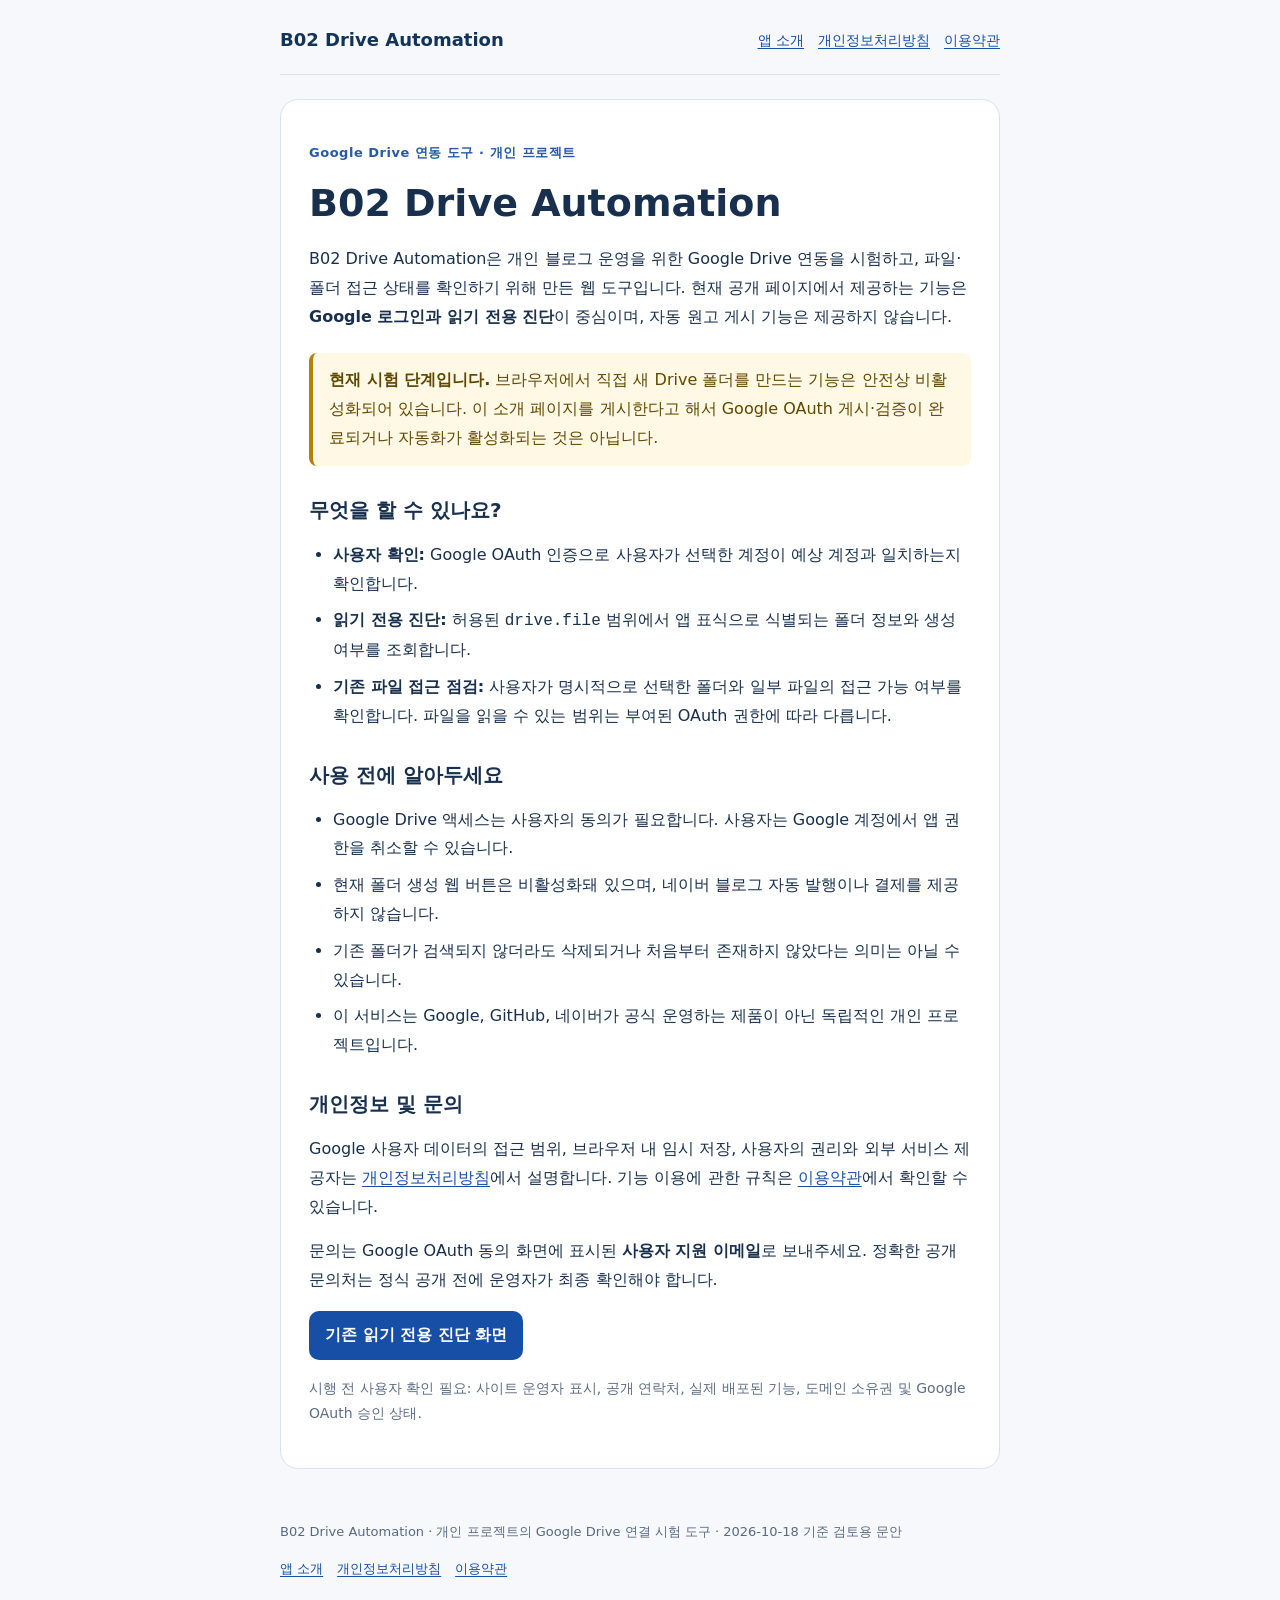
==== app-home.html @ e6acda61 "docs: draft B02 OAuth app-home.html information page" ====
<!doctype html>
<html lang="ko">
<head>
<meta charset="utf-8">
<meta name="viewport" content="width=device-width,initial-scale=1">
<meta name="referrer" content="strict-origin-when-cross-origin">
<meta name="description" content="앱 소개 — B02 Drive Automation의 사용 목적과 데이터 처리 안내">
<title>앱 소개 | B02 Drive Automation</title>
<style>:root{color-scheme:light}*{box-sizing:border-box}body{margin:0;background:#f6f8fc;color:#18304d;font:16px/1.8 system-ui,-apple-system,"Noto Sans KR",sans-serif}a{color:#174ea6;text-underline-offset:3px}a:focus-visible{outline:3px solid #174ea6;outline-offset:3px}.wrap{max-width:760px;margin:auto;padding:24px 20px 60px}.top{display:flex;flex-wrap:wrap;align-items:center;justify-content:space-between;gap:12px;padding-bottom:18px;border-bottom:1px solid #dce2eb}.brand{font-size:18px;font-weight:800;text-decoration:none;color:#12345a}.nav{display:flex;gap:14px;flex-wrap:wrap;font-size:14px}.panel{background:#fff;border:1px solid #dce2eb;border-radius:18px;padding:28px;margin-top:24px}h1{font-size:clamp(27px,6vw,38px);line-height:1.35;margin:12px 0 16px}h2{font-size:20px;margin:30px 0 12px;line-height:1.45}h3{font-size:17px;margin:18px 0 9px}p,li{overflow-wrap:anywhere}ul,ol{padding-left:24px}li{margin:8px 0}.kicker{font-size:13px;font-weight:800;letter-spacing:.04em;color:#2759a6}.notice{background:#fff8e5;border-left:4px solid #b68009;border-radius:8px;padding:13px 16px;color:#604700;margin:22px 0}a.link{display:inline-block;border-radius:10px;padding:10px 16px;color:#fff;background:#174ea6;text-decoration:none;font-weight:700}.muted{color:#5d6d83;font-size:14px}footer{margin-top:22px;padding:16px 0;font-size:13px;color:#586a82}footer a{margin-right:14px}@media(max-width:540px){.wrap{padding:14px 13px 42px}.panel{padding:19px 17px;border-radius:13px}.nav{gap:10px}h2{font-size:19px}}</style>
</head>
<body>
<div class="wrap">
<header class="top"><a class="brand" href="app-home.html">B02 Drive Automation</a><nav class="nav" aria-label="사이트 안내"><a href="app-home.html" aria-current="page">앱 소개</a><a href="privacy.html">개인정보처리방침</a><a href="terms.html">이용약관</a></nav></header>
<main class="panel">
<p class="kicker">Google Drive 연동 도구 · 개인 프로젝트</p>
<h1>B02 Drive Automation</h1>
<p>B02 Drive Automation은 개인 블로그 운영을 위한 Google Drive 연동을 시험하고, 파일·폴더 접근 상태를 확인하기 위해 만든 웹 도구입니다. 현재 공개 페이지에서 제공하는 기능은 <strong>Google 로그인과 읽기 전용 진단</strong>이 중심이며, 자동 원고 게시 기능은 제공하지 않습니다.</p>
<div class="notice"><strong>현재 시험 단계입니다.</strong> 브라우저에서 직접 새 Drive 폴더를 만드는 기능은 안전상 비활성화되어 있습니다. 이 소개 페이지를 게시한다고 해서 Google OAuth 게시·검증이 완료되거나 자동화가 활성화되는 것은 아닙니다.</div>
<h2>무엇을 할 수 있나요?</h2>
<ul>
<li><strong>사용자 확인:</strong> Google OAuth 인증으로 사용자가 선택한 계정이 예상 계정과 일치하는지 확인합니다.</li>
<li><strong>읽기 전용 진단:</strong> 허용된 <code>drive.file</code> 범위에서 앱 표식으로 식별되는 폴더 정보와 생성 여부를 조회합니다.</li>
<li><strong>기존 파일 접근 점검:</strong> 사용자가 명시적으로 선택한 폴더와 일부 파일의 접근 가능 여부를 확인합니다. 파일을 읽을 수 있는 범위는 부여된 OAuth 권한에 따라 다릅니다.</li>
</ul>
<h2>사용 전에 알아두세요</h2>
<ul>
<li>Google Drive 액세스는 사용자의 동의가 필요합니다. 사용자는 Google 계정에서 앱 권한을 취소할 수 있습니다.</li>
<li>현재 폴더 생성 웹 버튼은 비활성화돼 있으며, 네이버 블로그 자동 발행이나 결제를 제공하지 않습니다.</li>
<li>기존 폴더가 검색되지 않더라도 삭제되거나 처음부터 존재하지 않았다는 의미는 아닐 수 있습니다.</li>
<li>이 서비스는 Google, GitHub, 네이버가 공식 운영하는 제품이 아닌 독립적인 개인 프로젝트입니다.</li>
</ul>
<h2>개인정보 및 문의</h2>
<p>Google 사용자 데이터의 접근 범위, 브라우저 내 임시 저장, 사용자의 권리와 외부 서비스 제공자는 <a href="privacy.html">개인정보처리방침</a>에서 설명합니다. 기능 이용에 관한 규칙은 <a href="terms.html">이용약관</a>에서 확인할 수 있습니다.</p>
<p>문의는 Google OAuth 동의 화면에 표시된 <strong>사용자 지원 이메일</strong>로 보내주세요. 정확한 공개 문의처는 정식 공개 전에 운영자가 최종 확인해야 합니다.</p>
<p><a class="link" href="b02-folder-diagnostic.html">기존 읽기 전용 진단 화면</a></p>
<p class="muted">시행 전 사용자 확인 필요: 사이트 운영자 표시, 공개 연락처, 실제 배포된 기능, 도메인 소유권 및 Google OAuth 승인 상태.</p></main>
<footer><p>B02 Drive Automation · 개인 프로젝트의 Google Drive 연결 시험 도구 · 2026-10-18 기준 검토용 문안</p><p><a href="app-home.html">앱 소개</a><a href="privacy.html">개인정보처리방침</a><a href="terms.html">이용약관</a></p></footer>
</div>
</body></html>
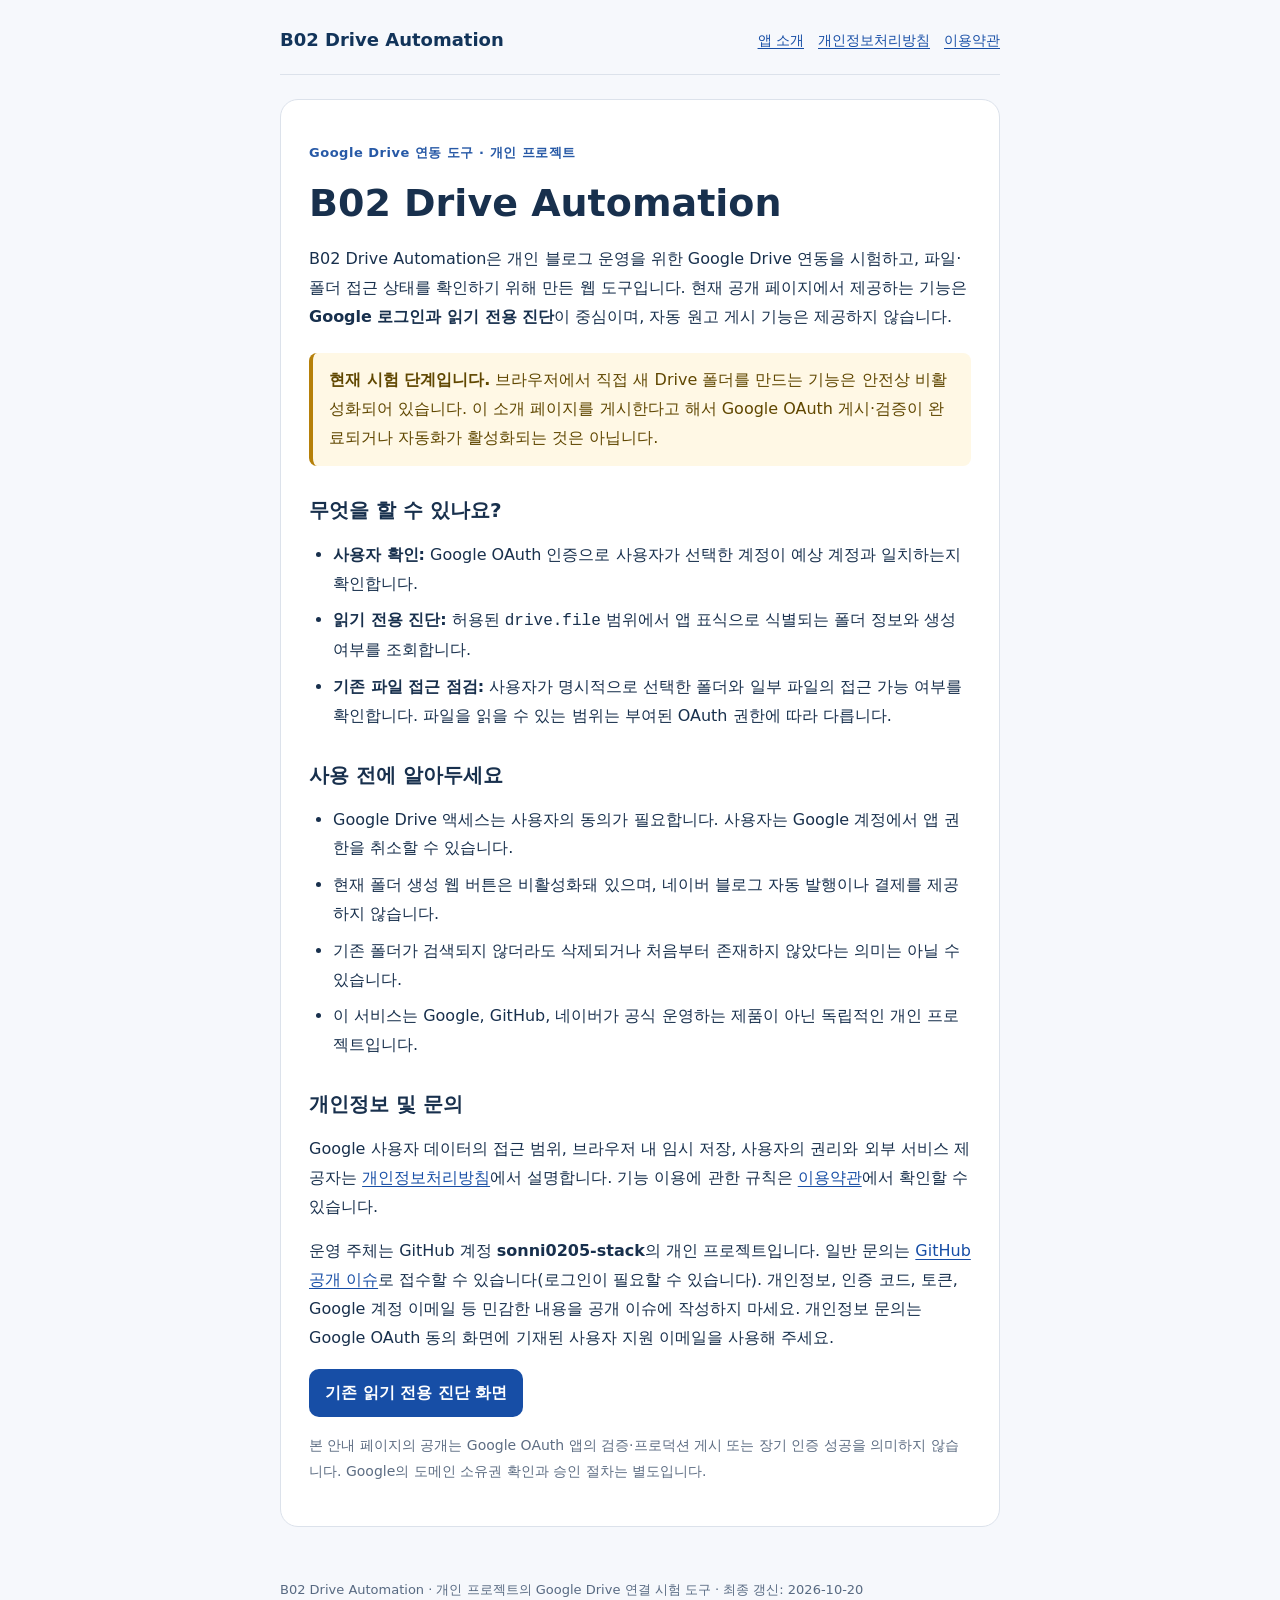
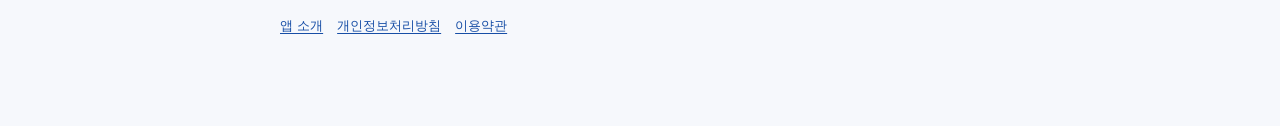
==== commit 25427ec0: "docs: finalize B02 OAuth public app-home.html with support and current-scope disclosures" ====
--- a/app-home.html
+++ b/app-home.html
@@ -31,9 +31,9 @@
 </ul>
 <h2>개인정보 및 문의</h2>
 <p>Google 사용자 데이터의 접근 범위, 브라우저 내 임시 저장, 사용자의 권리와 외부 서비스 제공자는 <a href="privacy.html">개인정보처리방침</a>에서 설명합니다. 기능 이용에 관한 규칙은 <a href="terms.html">이용약관</a>에서 확인할 수 있습니다.</p>
-<p>문의는 Google OAuth 동의 화면에 표시된 <strong>사용자 지원 이메일</strong>로 보내주세요. 정확한 공개 문의처는 정식 공개 전에 운영자가 최종 확인해야 합니다.</p>
+<p>운영 주체는 GitHub 계정 <strong>sonni0205-stack</strong>의 개인 프로젝트입니다. 일반 문의는 <a href="https://github.com/sonni0205-stack/b02-picker-test/issues/new">GitHub 공개 이슈</a>로 접수할 수 있습니다(로그인이 필요할 수 있습니다). 개인정보, 인증 코드, 토큰, Google 계정 이메일 등 민감한 내용을 공개 이슈에 작성하지 마세요. 개인정보 문의는 Google OAuth 동의 화면에 기재된 사용자 지원 이메일을 사용해 주세요.</p>
 <p><a class="link" href="b02-folder-diagnostic.html">기존 읽기 전용 진단 화면</a></p>
-<p class="muted">시행 전 사용자 확인 필요: 사이트 운영자 표시, 공개 연락처, 실제 배포된 기능, 도메인 소유권 및 Google OAuth 승인 상태.</p></main>
-<footer><p>B02 Drive Automation · 개인 프로젝트의 Google Drive 연결 시험 도구 · 2026-10-18 기준 검토용 문안</p><p><a href="app-home.html">앱 소개</a><a href="privacy.html">개인정보처리방침</a><a href="terms.html">이용약관</a></p></footer>
+<p class="muted">본 안내 페이지의 공개는 Google OAuth 앱의 검증·프로덕션 게시 또는 장기 인증 성공을 의미하지 않습니다. Google의 도메인 소유권 확인과 승인 절차는 별도입니다.</p></main>
+<footer><p>B02 Drive Automation · 개인 프로젝트의 Google Drive 연결 시험 도구 · 최종 갱신: 2026-10-20</p><p><a href="app-home.html">앱 소개</a><a href="privacy.html">개인정보처리방침</a><a href="terms.html">이용약관</a></p></footer>
 </div>
 </body></html>
